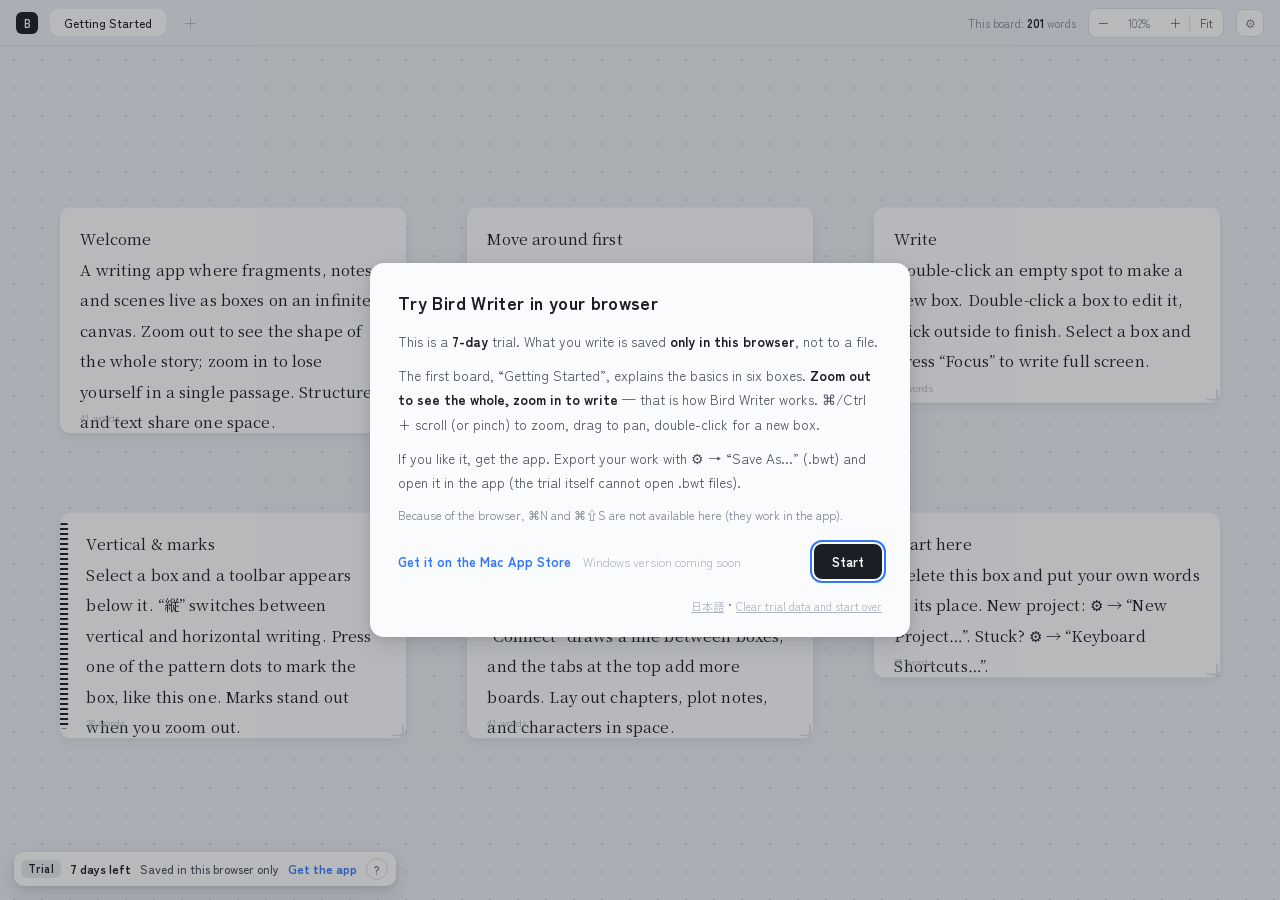
==== try/index.html @ 1e5a224c "Deploy web demo from bird-writer 6d922ca" ====
<!DOCTYPE html>
<html lang="ja" data-theme="light">
<head>
<meta charset="UTF-8">
<meta name="viewport" content="width=device-width, initial-scale=1.0">
<title>Bird Writer — ブラウザで試す / Try in your browser</title>
<link rel="stylesheet" href="fonts/fonts.css">
<link rel="stylesheet" href="styles.css?v=6d922ca">
<link rel="stylesheet" href="demo.css?v=6d922ca">
</head>
<body>

<div id="topbar">
  <div id="appicon">B</div>
  <div id="docName" hidden><button id="docNameBtn" type="button"></button></div>
  <button id="backBtn" title="" hidden>←</button>
  <div id="tabs"></div>
  <button id="addBoard" title="">＋</button>
  <div class="spacer"></div>
  <button id="saveWarn" hidden></button>
  <span id="totalCount"></span>
  <div class="zoomctl">
    <button id="zoomOut" title="">−</button>
    <span id="zoomLabel">100%</span>
    <button id="zoomIn" title="">＋</button>
    <span class="zsep"></span>
    <button id="fitBtn" title=""></button>
  </div>
  <button id="setBtn" title="">⚙</button>
</div>

<div id="viewport">
  <div id="world">
    <svg id="wires"></svg>
  </div>
</div>

<div id="toolbar" hidden>
  <button id="tbVert" class="tbtn"></button>
  <span class="sep" id="sepVert"></span>
  <span class="swatches">
    <button class="sw" data-c="none"></button>
    <button class="sw" data-c="sky"></button>
    <button class="sw" data-c="coral"></button>
    <button class="sw" data-c="mint"></button>
    <button class="sw" data-c="lemon"></button>
  </span>
  <span class="sep"></span>
  <button id="tbConn" class="tbtn"></button>
  <button id="tbLink" class="tbtn"></button>
  <button id="tbFocus" class="tbtn"></button>
  <span class="sep"></span>
  <span id="tbCount"></span>
  <button id="tbVertAll" class="tbtn"></button>
  <button id="tbArrange" class="tbtn"></button>
  <button id="tbMerge" class="tbtn"></button>
  <button id="tbDel" class="tbtn danger"></button>
</div>

<div id="focus">
  <div id="focusBar">
    <span id="focusCount"></span>
    <div class="spacer"></div>
    <button id="focusVt"></button>
    <button id="focusClose"></button>
  </div>
  <div id="focusScroll"><div id="focusContent" contenteditable="true" spellcheck="false"></div></div>
</div>

<div id="search" hidden>
  <div id="searchDrag" title=""></div>
  <input id="searchInput" type="text" spellcheck="false" placeholder="">
  <div id="searchRow2">
    <input id="replaceInput" type="text" spellcheck="false" placeholder="">
    <button id="replaceAllBtn" disabled></button>
  </div>
  <div id="searchMeta" hidden></div>
  <div id="searchResults"></div>
</div>

<div id="overlay" hidden>
  <div id="dialog"></div>
</div>

<div id="marquee" hidden></div>
<div id="hint"></div>
<div id="menu"></div>
<input type="file" id="imgInput" accept="image/*" hidden>

<script>window.BW_DEMO_VERSION="6d922ca"</script>
<script src="demo.js?v=6d922ca"></script>
</body>
</html>
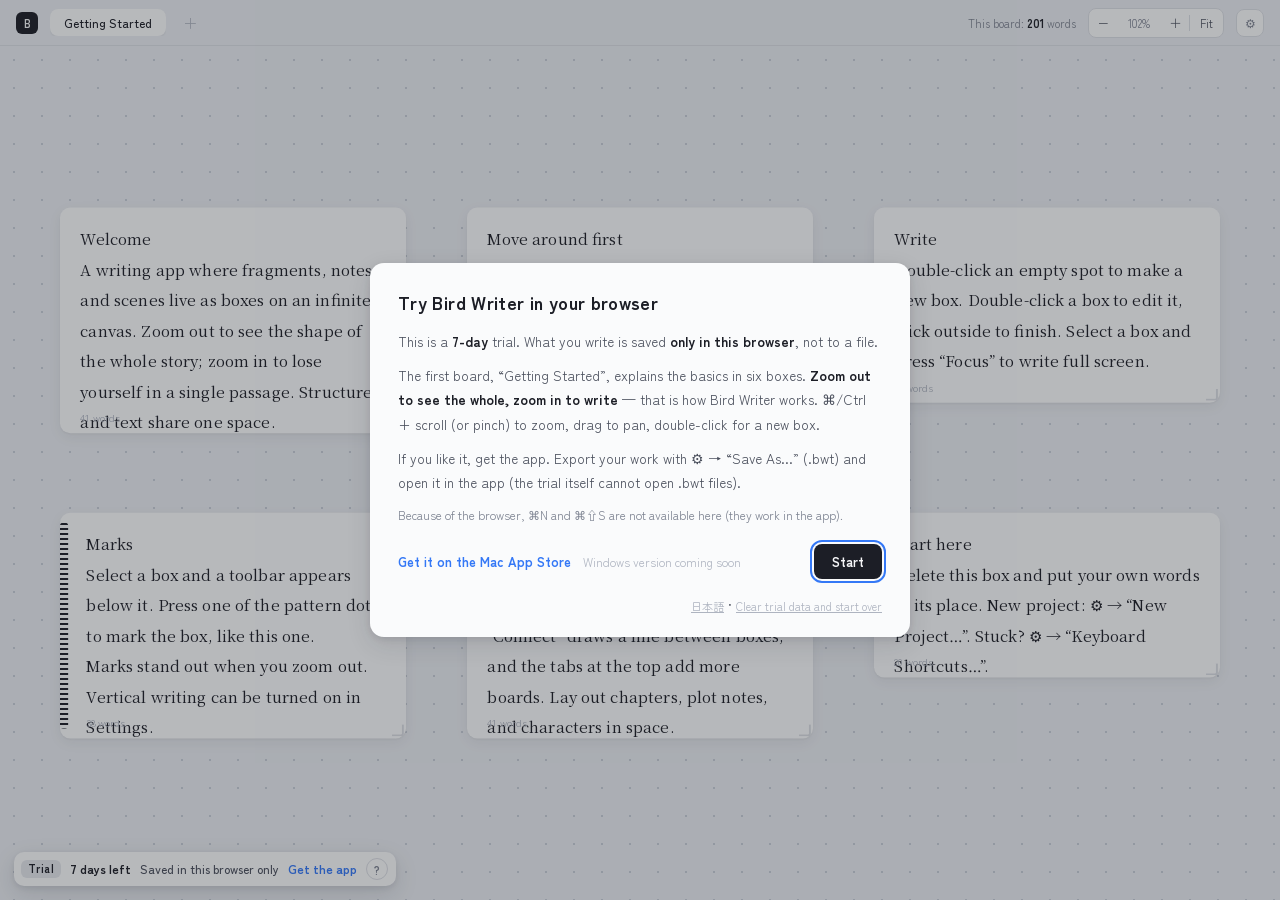
==== commit f892c248: "Deploy web demo from bird-writer 38c6229" ====
--- a/try/index.html
+++ b/try/index.html
@@ -5,8 +5,8 @@
 <meta name="viewport" content="width=device-width, initial-scale=1.0">
 <title>Bird Writer — ブラウザで試す / Try in your browser</title>
 <link rel="stylesheet" href="fonts/fonts.css">
-<link rel="stylesheet" href="styles.css?v=6d922ca">
-<link rel="stylesheet" href="demo.css?v=6d922ca">
+<link rel="stylesheet" href="styles.css?v=38c6229">
+<link rel="stylesheet" href="demo.css?v=38c6229">
 </head>
 <body>
 
@@ -87,7 +87,7 @@
 <div id="menu"></div>
 <input type="file" id="imgInput" accept="image/*" hidden>
 
-<script>window.BW_DEMO_VERSION="6d922ca"</script>
-<script src="demo.js?v=6d922ca"></script>
+<script>window.BW_DEMO_VERSION="38c6229"</script>
+<script src="demo.js?v=38c6229"></script>
 </body>
 </html>
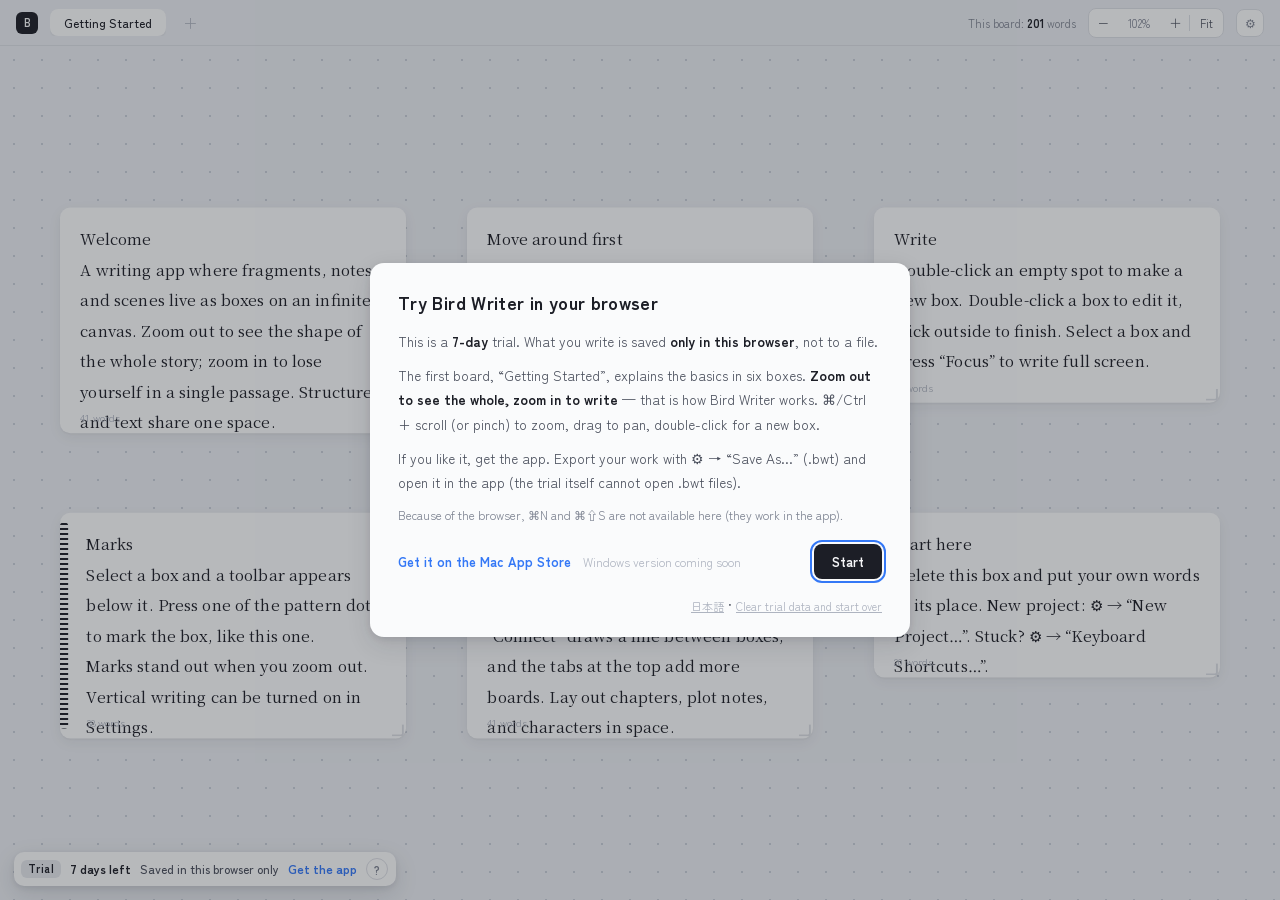
==== commit 9739b42b: "Deploy web demo from bird-writer f1ebc35" ====
--- a/try/index.html
+++ b/try/index.html
@@ -5,13 +5,13 @@
 <meta name="viewport" content="width=device-width, initial-scale=1.0">
 <title>Bird Writer — ブラウザで試す / Try in your browser</title>
 <link rel="stylesheet" href="fonts/fonts.css">
-<link rel="stylesheet" href="styles.css?v=38c6229">
-<link rel="stylesheet" href="demo.css?v=38c6229">
+<link rel="stylesheet" href="styles.css?v=f1ebc35">
+<link rel="stylesheet" href="demo.css?v=f1ebc35">
 </head>
 <body>
 
 <div id="topbar">
-  <div id="appicon">B</div>
+  <button id="appicon" type="button" title="">B</button>
   <div id="docName" hidden><button id="docNameBtn" type="button"></button></div>
   <button id="backBtn" title="" hidden>←</button>
   <div id="tabs"></div>
@@ -87,7 +87,7 @@
 <div id="menu"></div>
 <input type="file" id="imgInput" accept="image/*" hidden>
 
-<script>window.BW_DEMO_VERSION="38c6229"</script>
-<script src="demo.js?v=38c6229"></script>
+<script>window.BW_DEMO_VERSION="f1ebc35"</script>
+<script src="demo.js?v=f1ebc35"></script>
 </body>
 </html>
--- a/try/styles.css
+++ b/try/styles.css
@@ -122,12 +122,16 @@
   user-select: none;
   -webkit-user-select: none;
 }
+/* 左上の B。作品ウィンドウではライブラリ(ホーム)へ戻るボタン。ブラウザ版(体験版)は disabled で飾りのまま */
 #appicon {
   width: 22px; height: 22px; border-radius: 6px; flex: none;
   background: var(--appicon-bg); color: var(--appicon-fg);
   display: grid; place-items: center;
-  font-size: 11px; font-weight: 700;
-}
+  font-size: 11px; font-weight: 700; font-family: inherit; line-height: 1;
+  border: none; padding: 0; appearance: none; -webkit-appearance: none; cursor: default;
+}
+#appicon:not(:disabled) { cursor: pointer; }
+#appicon:not(:disabled):hover { opacity: .78; }
 #tabs {
   display: flex; gap: 2px; align-items: center;
   overflow-x: auto; scrollbar-width: none;
@@ -392,6 +396,19 @@
   white-space: nowrap;
 }
 
+/* 編集中の箱に出す「集中モードで開く」(⤢)。上の余白の帯に置き、選択ドット(右上 8px)の左隣。
+   縦書きは右上から本文が始まるので、本文の終わり側(左上)に寄せる */
+.box .focusbtn {
+  position: absolute; top: 3px; right: 20px; width: 18px; height: 18px;
+  display: none; place-items: center; padding: 0; border: none; border-radius: 5px;
+  background: none; color: var(--ink-faint); cursor: pointer;
+}
+.box.editing .focusbtn { display: grid; }
+.box .focusbtn:hover { background: var(--ui-fill); color: var(--ink-soft); }
+.box .focusbtn svg { width: 12px; height: 12px; display: block; }
+.box.vertical .focusbtn { right: auto; left: 6px; }
+#viewport.focusing .box .focusbtn { display: none; }
+
 /* ============ フローティングツールバー ============ */
 #toolbar {
   position: fixed; z-index: 200;
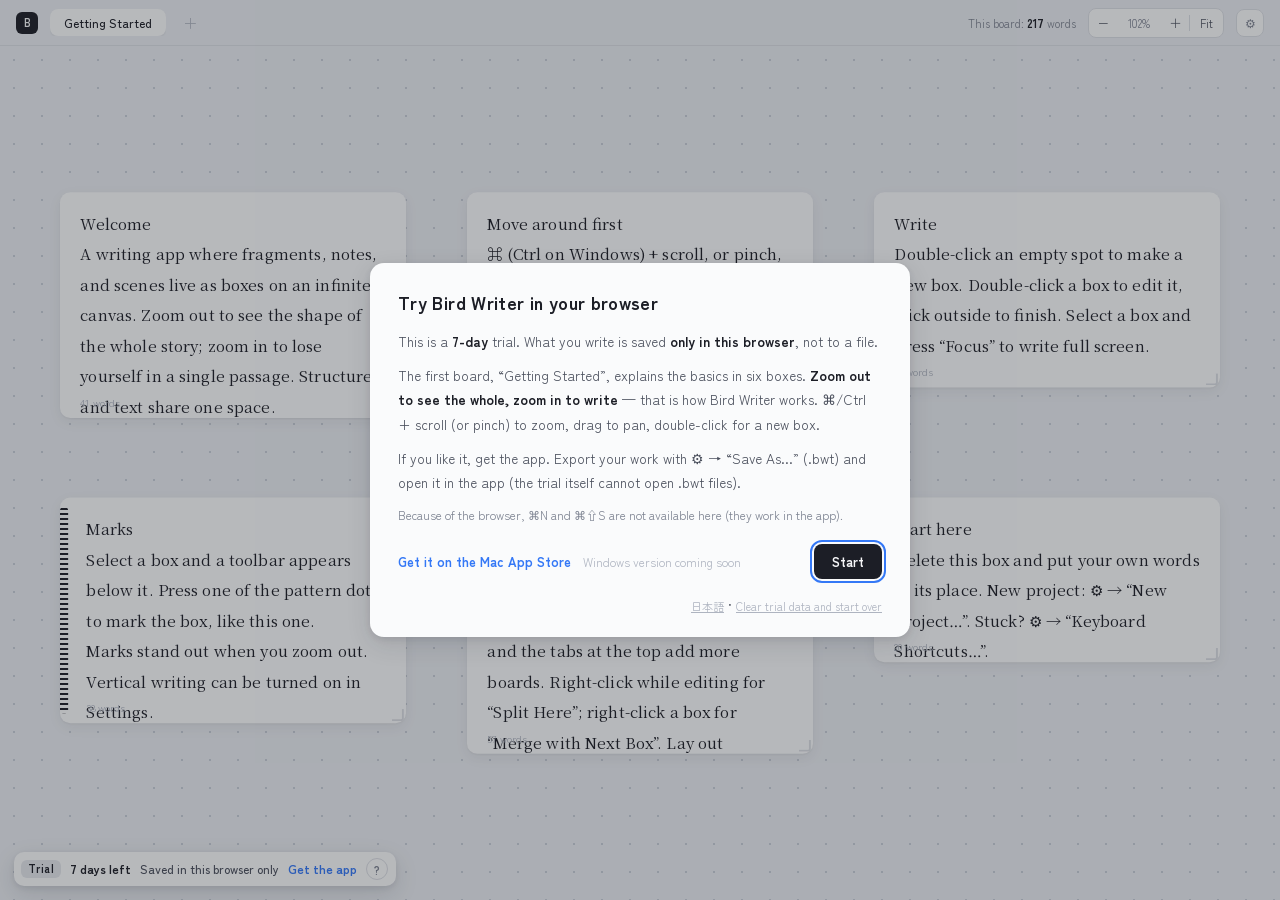
==== commit 2d15c2d6: "Deploy web demo from bird-writer d7f60d3" ====
--- a/try/index.html
+++ b/try/index.html
@@ -5,8 +5,8 @@
 <meta name="viewport" content="width=device-width, initial-scale=1.0">
 <title>Bird Writer — ブラウザで試す / Try in your browser</title>
 <link rel="stylesheet" href="fonts/fonts.css">
-<link rel="stylesheet" href="styles.css?v=f1ebc35">
-<link rel="stylesheet" href="demo.css?v=f1ebc35">
+<link rel="stylesheet" href="styles.css?v=d7f60d3">
+<link rel="stylesheet" href="demo.css?v=d7f60d3">
 </head>
 <body>
 
@@ -87,7 +87,7 @@
 <div id="menu"></div>
 <input type="file" id="imgInput" accept="image/*" hidden>
 
-<script>window.BW_DEMO_VERSION="f1ebc35"</script>
-<script src="demo.js?v=f1ebc35"></script>
+<script>window.BW_DEMO_VERSION="d7f60d3"</script>
+<script src="demo.js?v=d7f60d3"></script>
 </body>
 </html>
